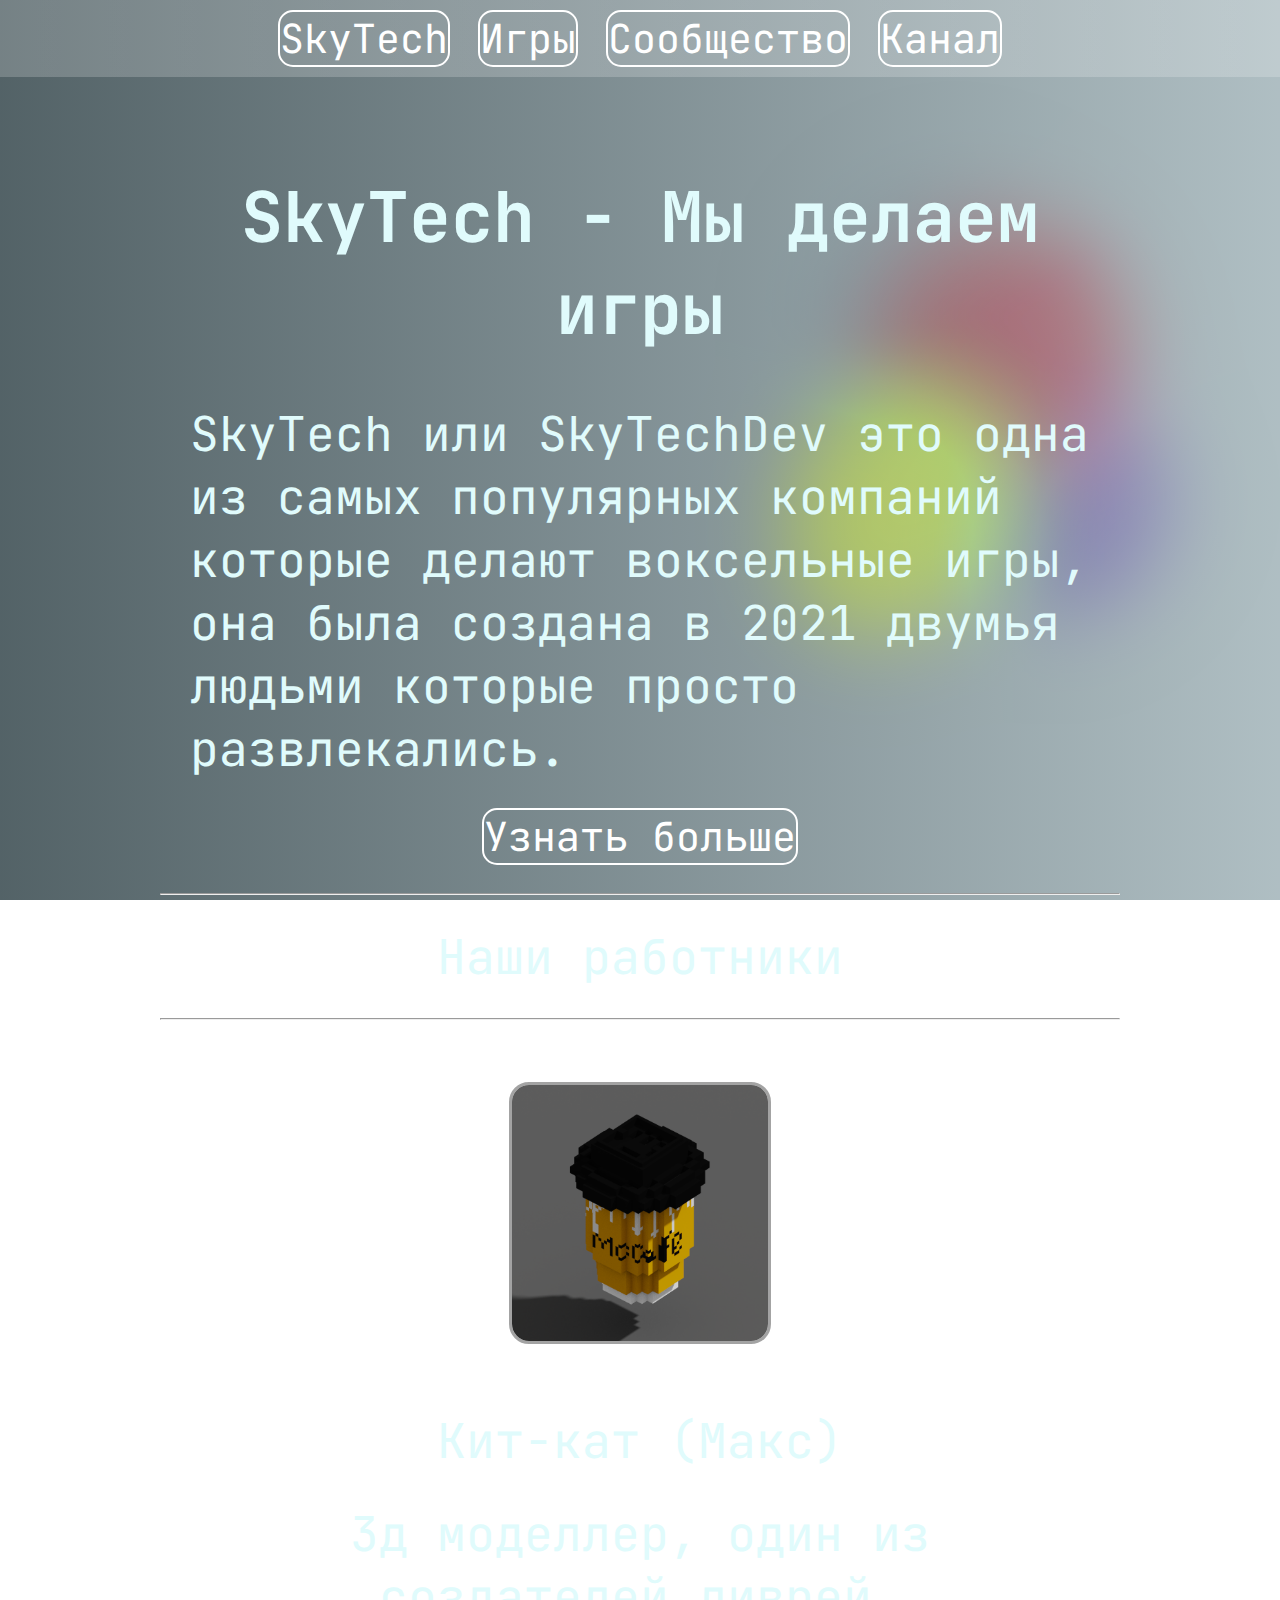
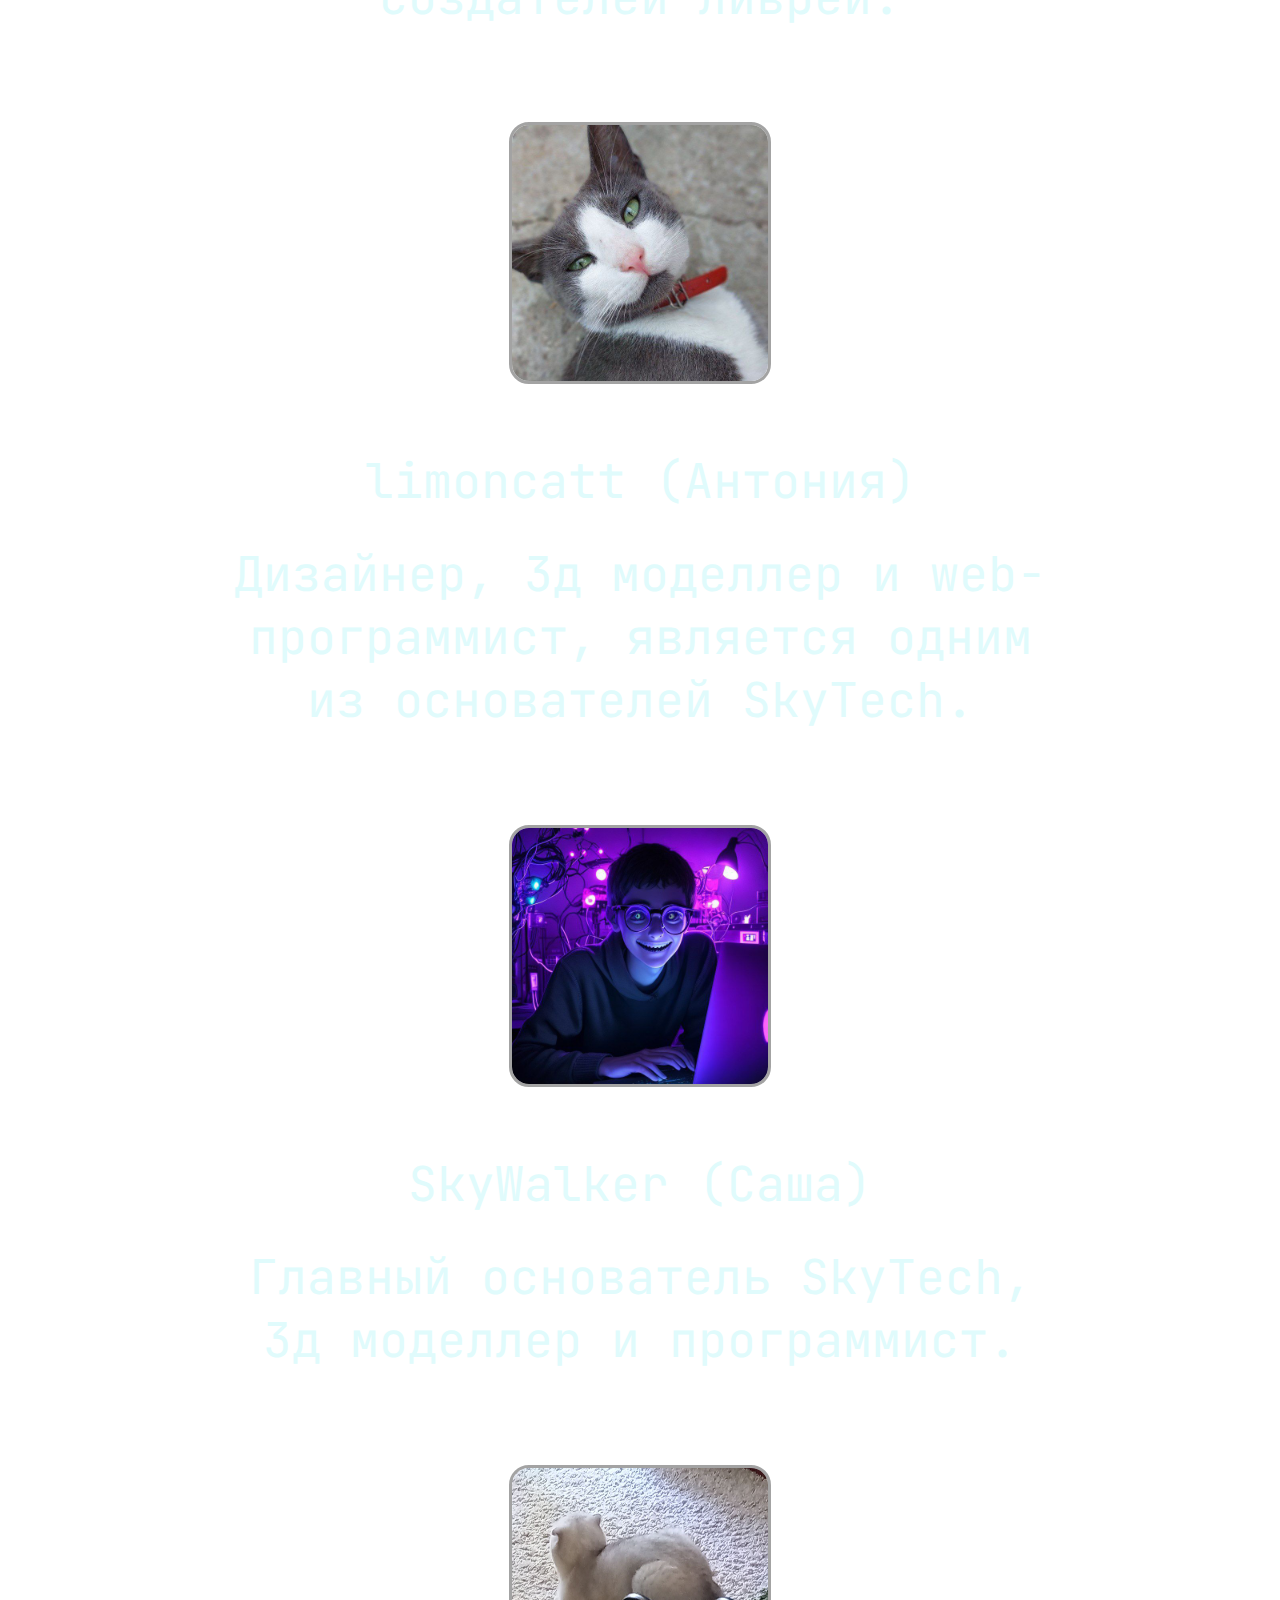
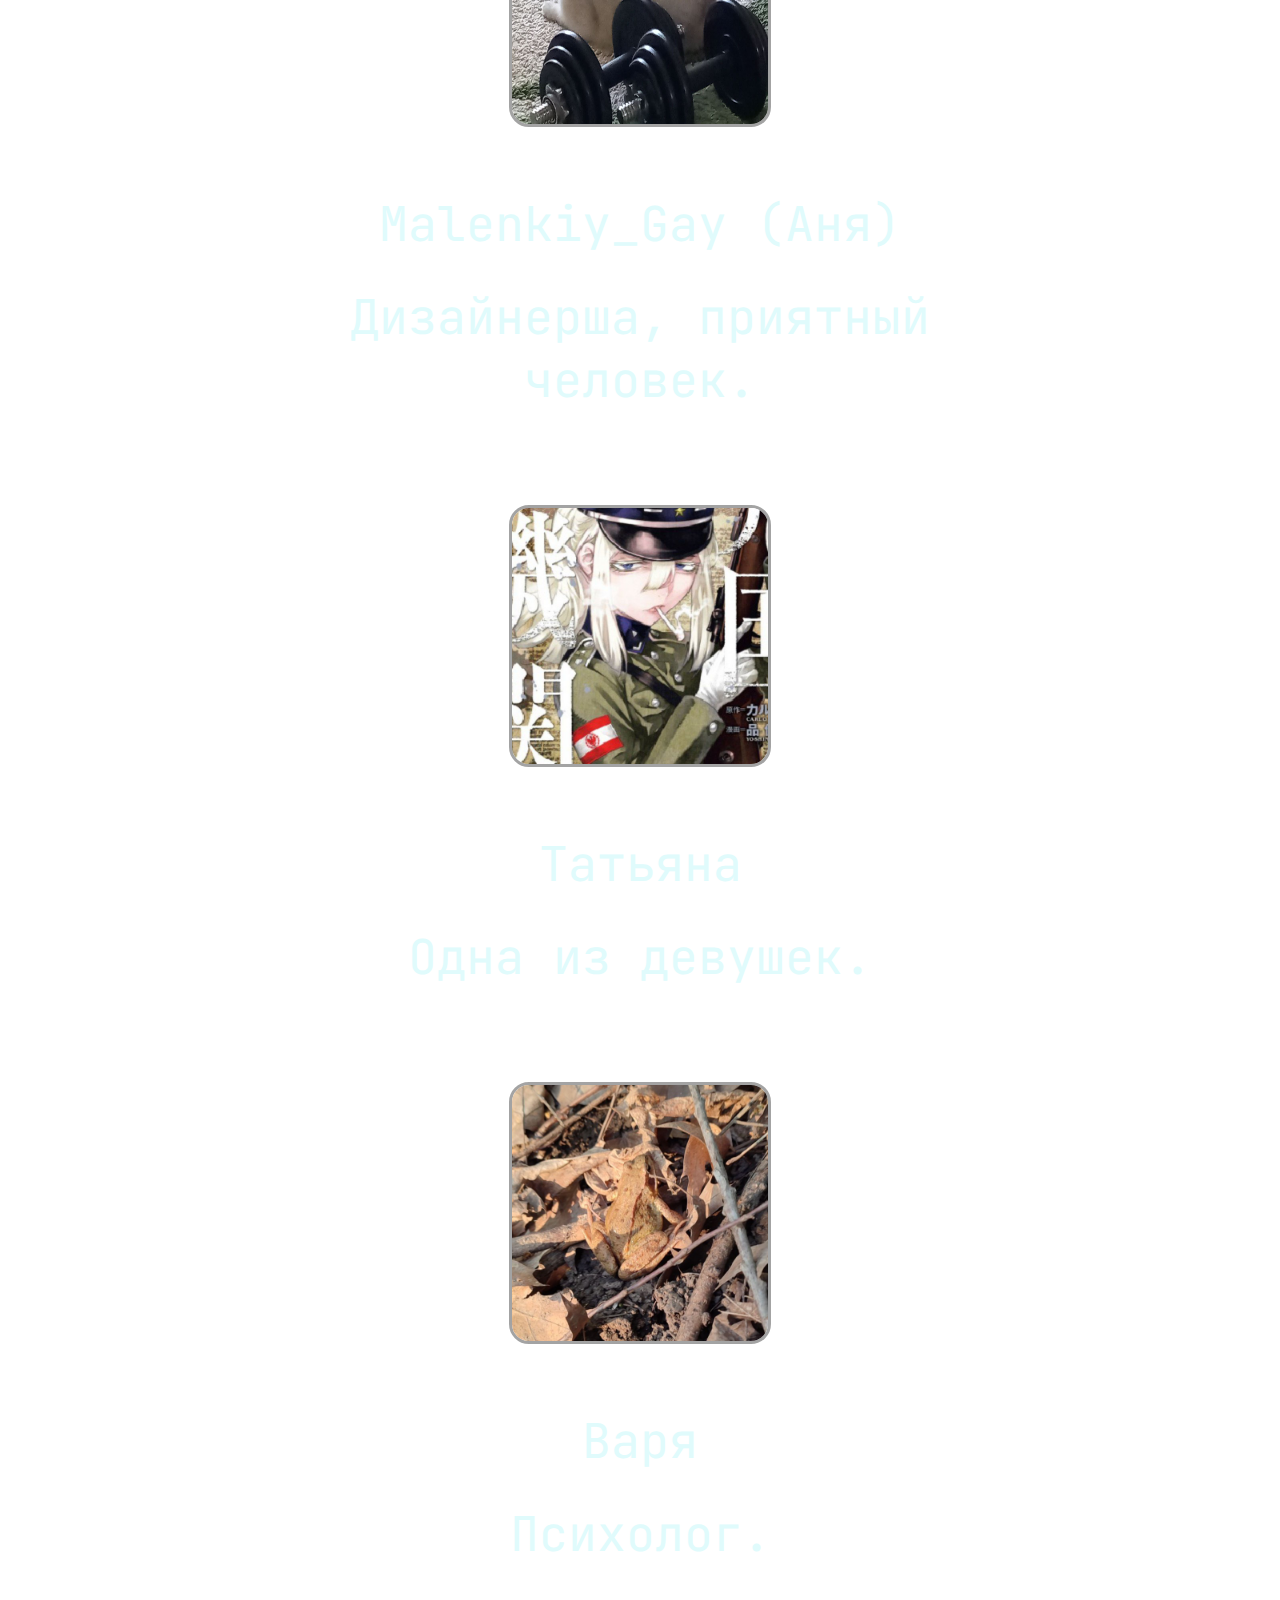
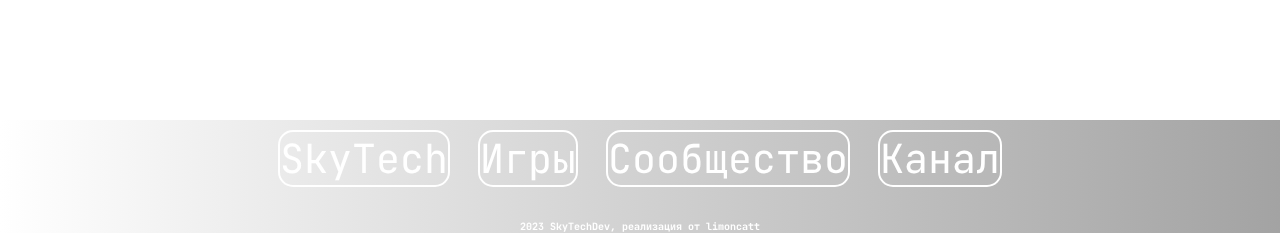
==== index.html @ c80a2d36 "DSSFSDFS" ====
<!DOCTYPE html>
<html>
<head>
    <meta charset="utf-8">
    <meta name="viewport" content="width=device-width, initial-scale=0.75">
	<link rel="stylesheet" href="style.css" />
	<style>
		@import url('https://fonts.googleapis.com/css2?family=JetBrains+Mono&display=swap');
	</style>
	<title>SkyTech</title>
</head>
<body>
	<div class="bg-gradient"></div>
		<header>
			<nav>
				<a href="https://limoncatt.github.io/skytechdev/">SkyTech</a>
				  
				<a href="https://play.google.com/store/apps/dev?id=8051039831058019111&gl=uk">Игры</a>
				  
				<a href="https://t.me/SkyTechDev_chat" >Сообщество</a>
				  
				<a href="https://t.me/SkyTechDev" >Канал</a>
			</nav>
		</header>
		<main>
			<div class="wrapper">
				<center>
					<div class="logo">
						<center>
							<img src="images/logo.png">
						</center>
					</div>
					<div class="mobile-text">
						<h1>SkyTech</h1>
					</div>
					<div class="pc-text">
						<h1>SkyTech - Мы делаем игры</h1>
					</div>
				</center>
				<p></p>
				<p>SkyTech или SkyTechDev это одна из самых популярных компаний которые делают воксельные игры, она была создана в 2021 двумья людьми которые просто развлекались.</p>
				<center>
					<a href="misc/documentation.html">Узнать больше</a>
					<p></p>
					<hr></hr>
					<p></p>
					<p>Наши работники</p>
					<p></p>
					<hr></hr>
					<div class="cardcontainer">
						<div class="card">
							<img src="images/coffee.png"></img>
							<p>Кит-кат (Макс)</p>
							<p class="bio">3д моделлер, один из создателей ливрей.</p>
						</div>
						<p></p>
						<div class="card">
							<img src="images/cat.png"></img>
							<p>limoncatt (Антония)</p>
							<p class="bio">Дизайнер, 3д моделлер и web-программист, является одним из основателей SkyTech.</p>
						</div>
						<p></p>
						<div class="card">
							<img src="images/sanya.png"></img>
							<p>SkyWalker (Саша)</p>
							<p class="bio">Главный основатель SkyTech, 3д моделлер и программист.</p>
						</div>
						<p></p>
						<div class="card">
							<img src="images/gay.png"></img>
							<p>Malenkiy_Gay (Аня)</p>
							<p class="bio">Дизайнерша, приятный человек.</p>
						</div>
						<p></p>
						<div class="card">
							<img src="images/aaaeb.png"></img>
							<p>Татьяна</p>
							<p class="bio">Одна из девушек.</p>
						</div>
						<p></p>
						<div class="card">
							<img src="images/varya.png"></img>
							<p>Варя</p>
							<p class="bio">Психолог.</p>
						</div>
						<p>  </p>
					</div>
				</center>
			</div>
		</main>
		<footer>
			<div class="footer-content">	
				<nav>
					<a href="https://limoncatt.github.io/skytechdev/">SkyTech</a>
					  
					<a href="https://play.google.com/store/apps/dev?id=8051039831058019111&gl=uk">Игры</a>
					  
					<a href="https://t.me/SkyTechDev_chat" >Сообщество</a>
					  
					<a href="https://t.me/SkyTechDev" >Канал</a>
				</nav>	
			</div>
			<div class="footer-bottom">
			<h6>2023 SkyTechDev, реализация от limoncatt</h6>
			</div>
		</footer>
</body>
</html>
---- style.css ----
:root{
	--primary: rgba(255, 255, 255, 0.36);
	--secondary: rgba(0, 0, 0, 0.36);
	--button: rgba(255, 255, 255, 0.2);
	--white50: rgba(255, 255, 255, 0.5);
	--gray50: rgba(128, 128, 128, 0.2);
}

.logo{
	width: 0px;
	height: 0px;
	visibility: hidden;
}

.mobile-text{
	visibility: hidden;
	width: 0px;
	height: 0px;
}

nav{
	place-content: center;
	display: flex;
	flex-wrap: wrap;
	margin: auto;
}

body{
	display: flex;
	flex-wrap: wrap;
	min-height: 100vh;
	height: 100vh;
	width: 100vw;
	margin: 0;
	display: list-item;
	color: #ffffff;
	background: linear-gradient(-90deg, var(--primary), var(--secondary)), 
				url(images/bg.png) no-repeat center center / cover;
	background-attachment: fixed;
}

.wrapper{
	margin: 0 auto;
	width: 75vw;
}

hr{
	color: white;
}

footer{
	position: sticky;
	background: linear-gradient(90deg, var(--primary), var(--secondary));
	height: auto;
	text-align: center;
	top: 100%;
}

header{
	flex-wrap: wrap;
	background: linear-gradient(90deg, var(--button), var(--button));
}

p{
	font-family: 'JetBrains Mono', monospace;
	font-size: 36px;
	color: #E0FBFC;
	user-select: none;
	margin: 30px 30px;
}

p, .bio{
		font-size: 48px;
		color: #E0FBFC;
		user-select: none;
}

a{
	margin: 10px 10px;
	border-radius: 15px;
	border-style: solid;
	border-color: white;
	border-width: 2px;
	font-family: 'JetBrains Mono', monospace;
	font-size: 40px;
	text-decoration: none;
	transition: 0.3s;
	color: white;
	user-select: none;
}

a:hover {
	color: var(--white50);
	border-color: var(--white50);
}

h6{
	font-family: 'JetBrains Mono', monospace;
	font-size: 10px;
	user-select: none;
}

h5{
	font-family: 'JetBrains Mono', monospace;
	font-size: 50px;
	user-select: none;
}


h4{
	font-family: 'JetBrains Mono', monospace;
	font-size: 60px;
	color: #E0FBFC;
	user-select: none;
}

h3{
	font-family: 'JetBrains Mono', monospace;
	font-size: 70px;
	color: #E0FBFC;
	user-select: none;
}

h2{
	font-family: 'JetBrains Mono', monospace;
	font-size: 60px;
	user-select: none;
}


h1{
	font-family: 'JetBrains Mono', monospace;
	font-size: 70px;
	color: #E0FBFC;
	user-select: none;
}

img{
	font-family: 'JetBrains Mono', monospace;
	width: 256px;
	height: 256px;
	border-radius: 20px;
	border-style: solid;
	border-color: var(--secondary);
	margin: 30px 30px;
}

.card{
	font-family: 'JetBrains Mono', monospace;
	background-color: var(--button);
	border-radius: 50px;
	border-style: solid;
	border-color: white;
	transition: 0.3;
	margin: 30px 30px;
	border-width: 2px;
}

.card:hover{
}

::-webkit-scrollbar {
    display: none;
}

.cardcontainer{
}

@media screen and (max-width: 992px) {
	@font-face{
		font-family: 'JetBrains Mono', monospace;
	}

	.logo{
		width: auto;
		height: auto;
		visibility: visible;
	}

	.mobile-text{
		width: auto;
		height: auto;
		visibility: visible;
	}

	.pc-text{
		width: 0px;
		height: 0px;
		visibility: hidden;
	}

	:root{
		--primary: rgba(255, 255, 255, 0.36);
		--secondary: rgba(0, 0, 0, 0.36);
	}

	body{
		display: flex;
		flex-wrap: wrap;
		min-height: 100vh;
		height: 100vh;
		width: 100vw;
		margin: 0;
		display: list-item;
		color: #ffffff;
		background:  url(images/bg1.png) repeat center center / cover;
		background-attachment: fixed;
	}

	.wrapper{
		margin: 0 0;
		width: 100vw;
		background-color: rgba(0, 0, 0, 0);
	}

	footer{
		position: sticky;
		background: linear-gradient(90deg, var(--primary), var(--secondary));
		height: auto;
		text-align: center;
		top: 100%;
	}

	header{
		flex-wrap: wrap;
		visibility: hidden;
	}

	p{
		font-family: 'JetBrains Mono', monospace;
		font-size: 36px;
		color: #E0FBFC;
		user-select: none;
	}

	p, .bio{
		font-family: 'JetBrains Mono', monospace;
		font-size: 48px;
		color: #E0FBFC;
		user-select: none;
	}

	a{
		border-radius: 15px;
		border-style: solid;
		border-color: white;
		border-width: 2px;
		font-family: 'JetBrains Mono', monospace;
		font-size: 40px;
		text-decoration: none;
		transition: 0.3s;
		color: white;
		user-select: none;
	}
	
	a:hover {
		color: var(--white50);
		border-color: var(--white50);
	}

	h6{
		font-family: 'JetBrains Mono', monospace;
		font-size: 10px;
		user-select: none;
	}

	h5{
		font-family: 'JetBrains Mono', monospace;
		font-size: 50px;
		user-select: none;
	}


	h4{
		font-family: 'JetBrains Mono', monospace;
		font-size: 60px;
		color: #E0FBFC;
		user-select: none;
	}

	h3{
		font-family: 'JetBrains Mono', monospace;
		font-size: 70px;
		color: #E0FBFC;
		user-select: none;
	}

	h2{
		font-family: 'JetBrains Mono', monospace;
		font-size: 60px;
		user-select: none;
	}


	h1{
		font-family: 'JetBrains Mono', monospace;
		font-size: 70px;
		color: #E0FBFC;
		user-select: none;
	}

	img{
		width: 256px;
		height: 256px;
		border-radius: 20px;
		border-style: solid;
		border-color: var(--secondary);
		margin: 30px 30px;
	}

	.card{
		background-color: var(--gray50);
		border-radius: 50px;
		border-style: solid;
		border-color: white;
		border-width: 2px;
		margin: 10px 10px;
		transition: 0.3;
	}

	.card:hover{
	}

	.cardcontainer{
		display: flex;
  		flex-direction: row;
 		flex-wrap: wrap;
	}

}
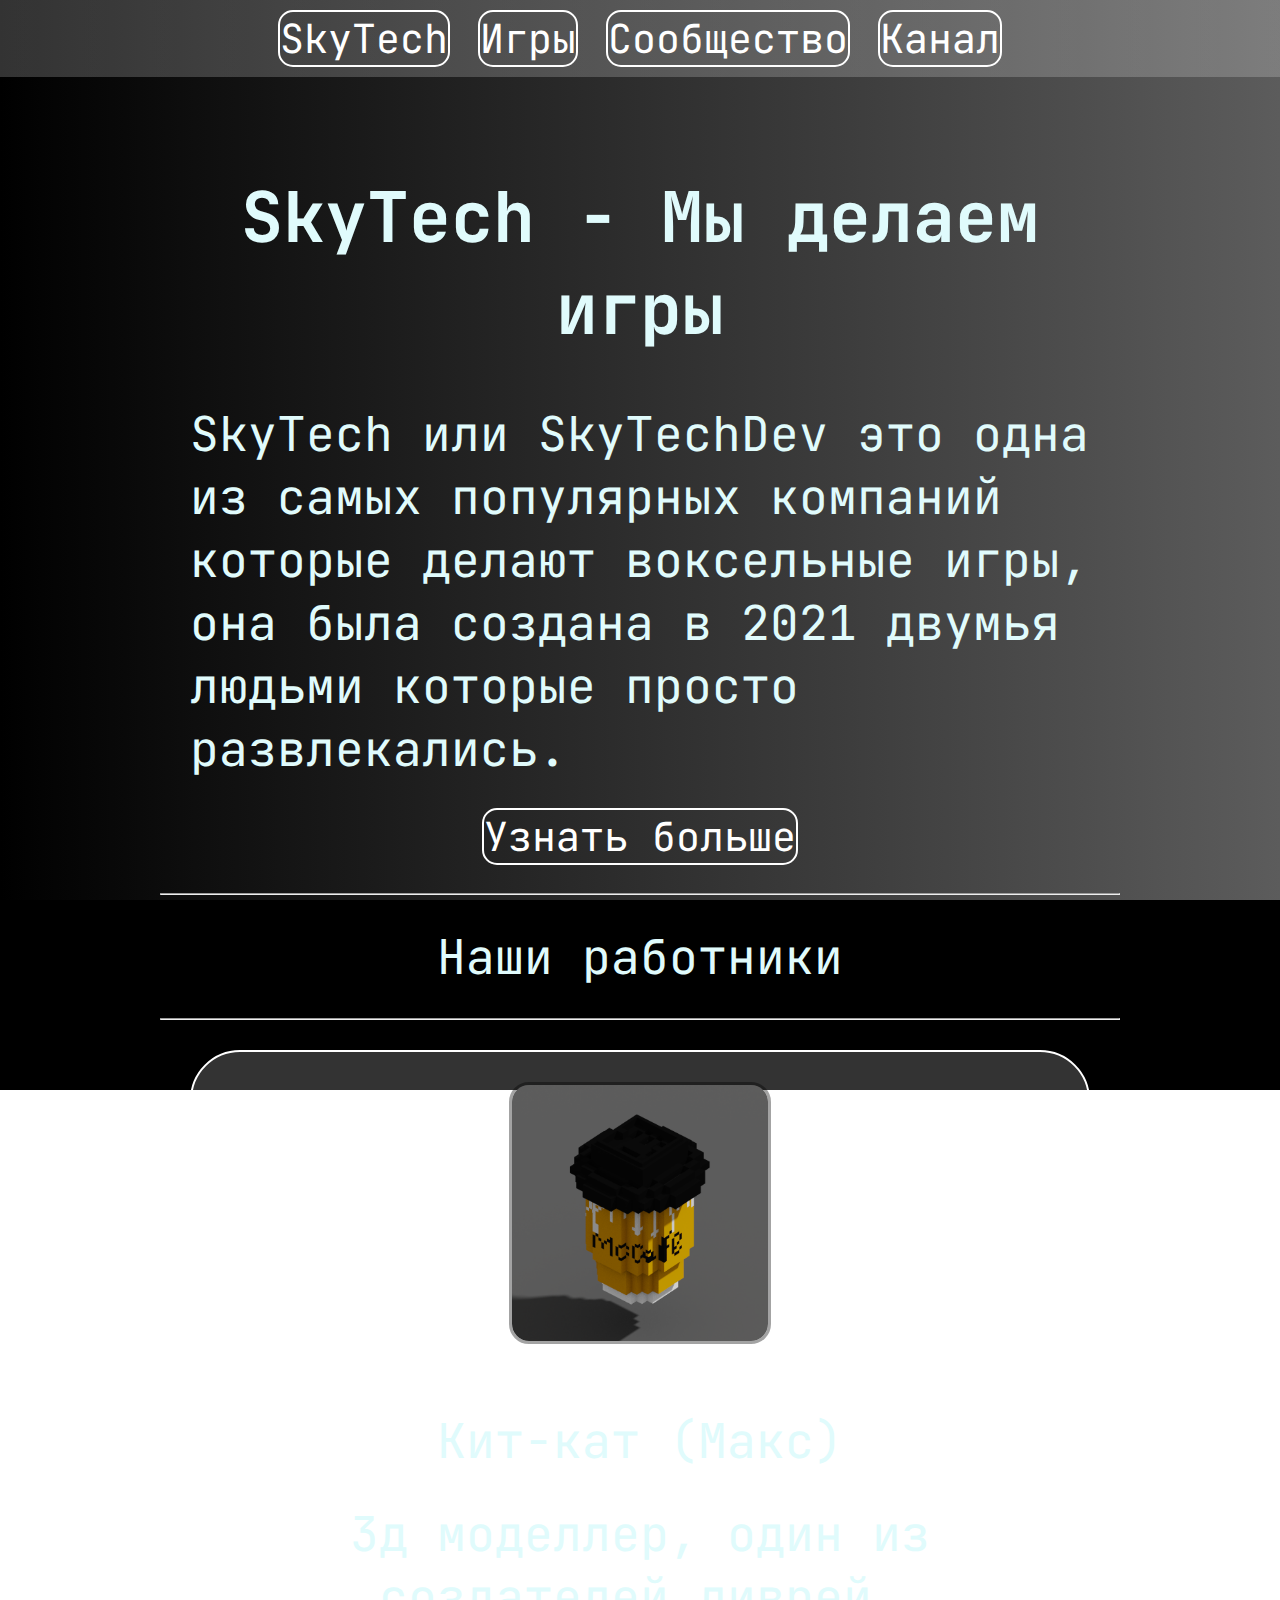
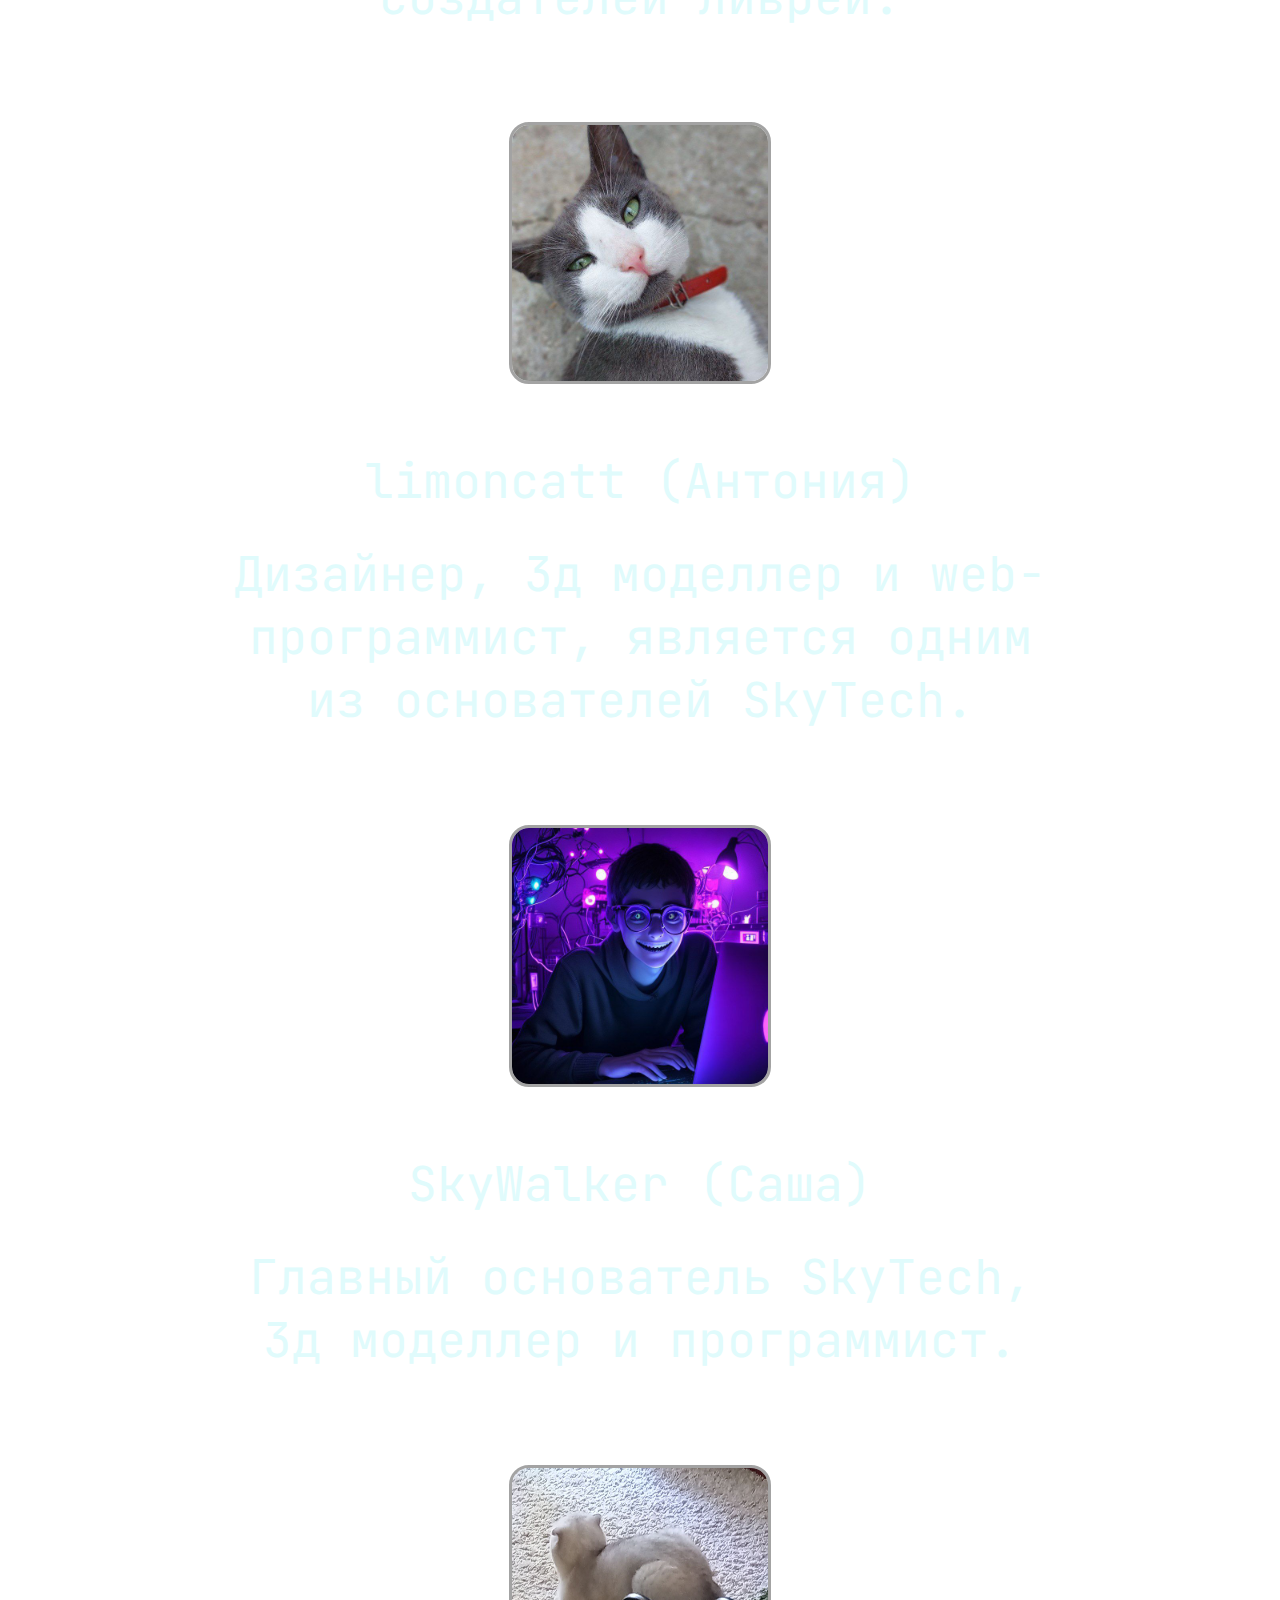
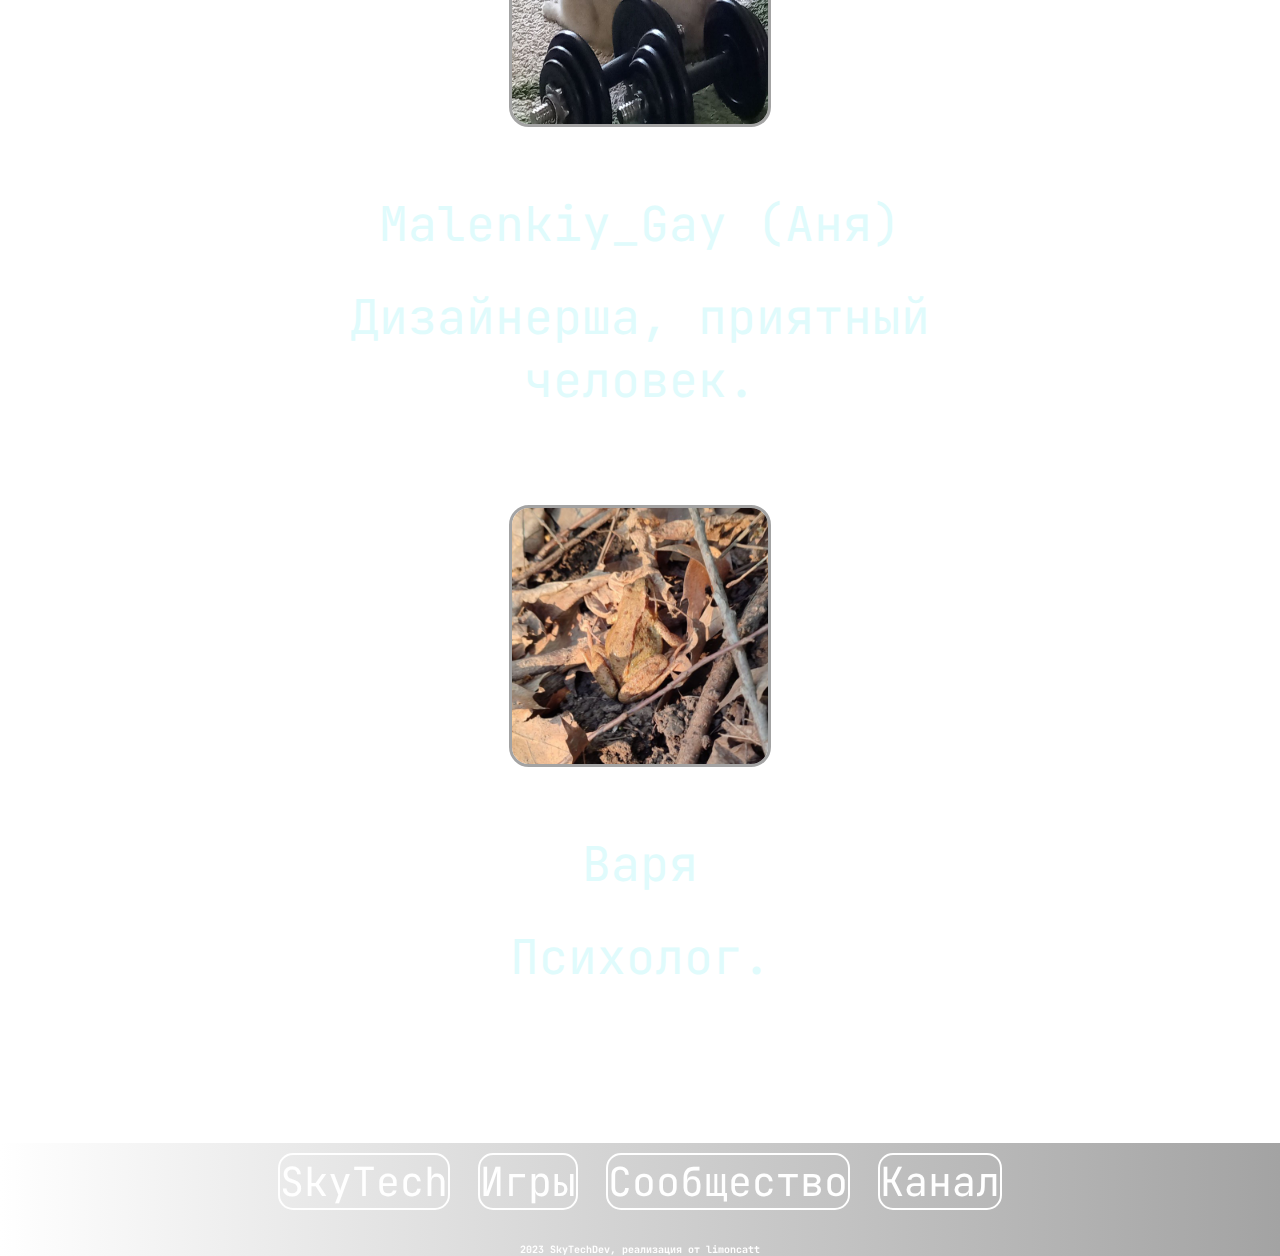
==== commit 8dd47f40: "Update index.html" ====
--- a/index.html
+++ b/index.html
@@ -73,12 +73,6 @@
 						</div>
 						<p></p>
 						<div class="card">
-							<img src="images/aaaeb.png"></img>
-							<p>Татьяна</p>
-							<p class="bio">Одна из девушек.</p>
-						</div>
-						<p></p>
-						<div class="card">
 							<img src="images/varya.png"></img>
 							<p>Варя</p>
 							<p class="bio">Психолог.</p>
--- a/style.css
+++ b/style.css
@@ -35,7 +35,7 @@
 	display: list-item;
 	color: #ffffff;
 	background: linear-gradient(-90deg, var(--primary), var(--secondary)), 
-				url(images/bg.png) no-repeat center center / cover;
+				url(images/bg1.png) no-repeat center center / cover;
 	background-attachment: fixed;
 }
 
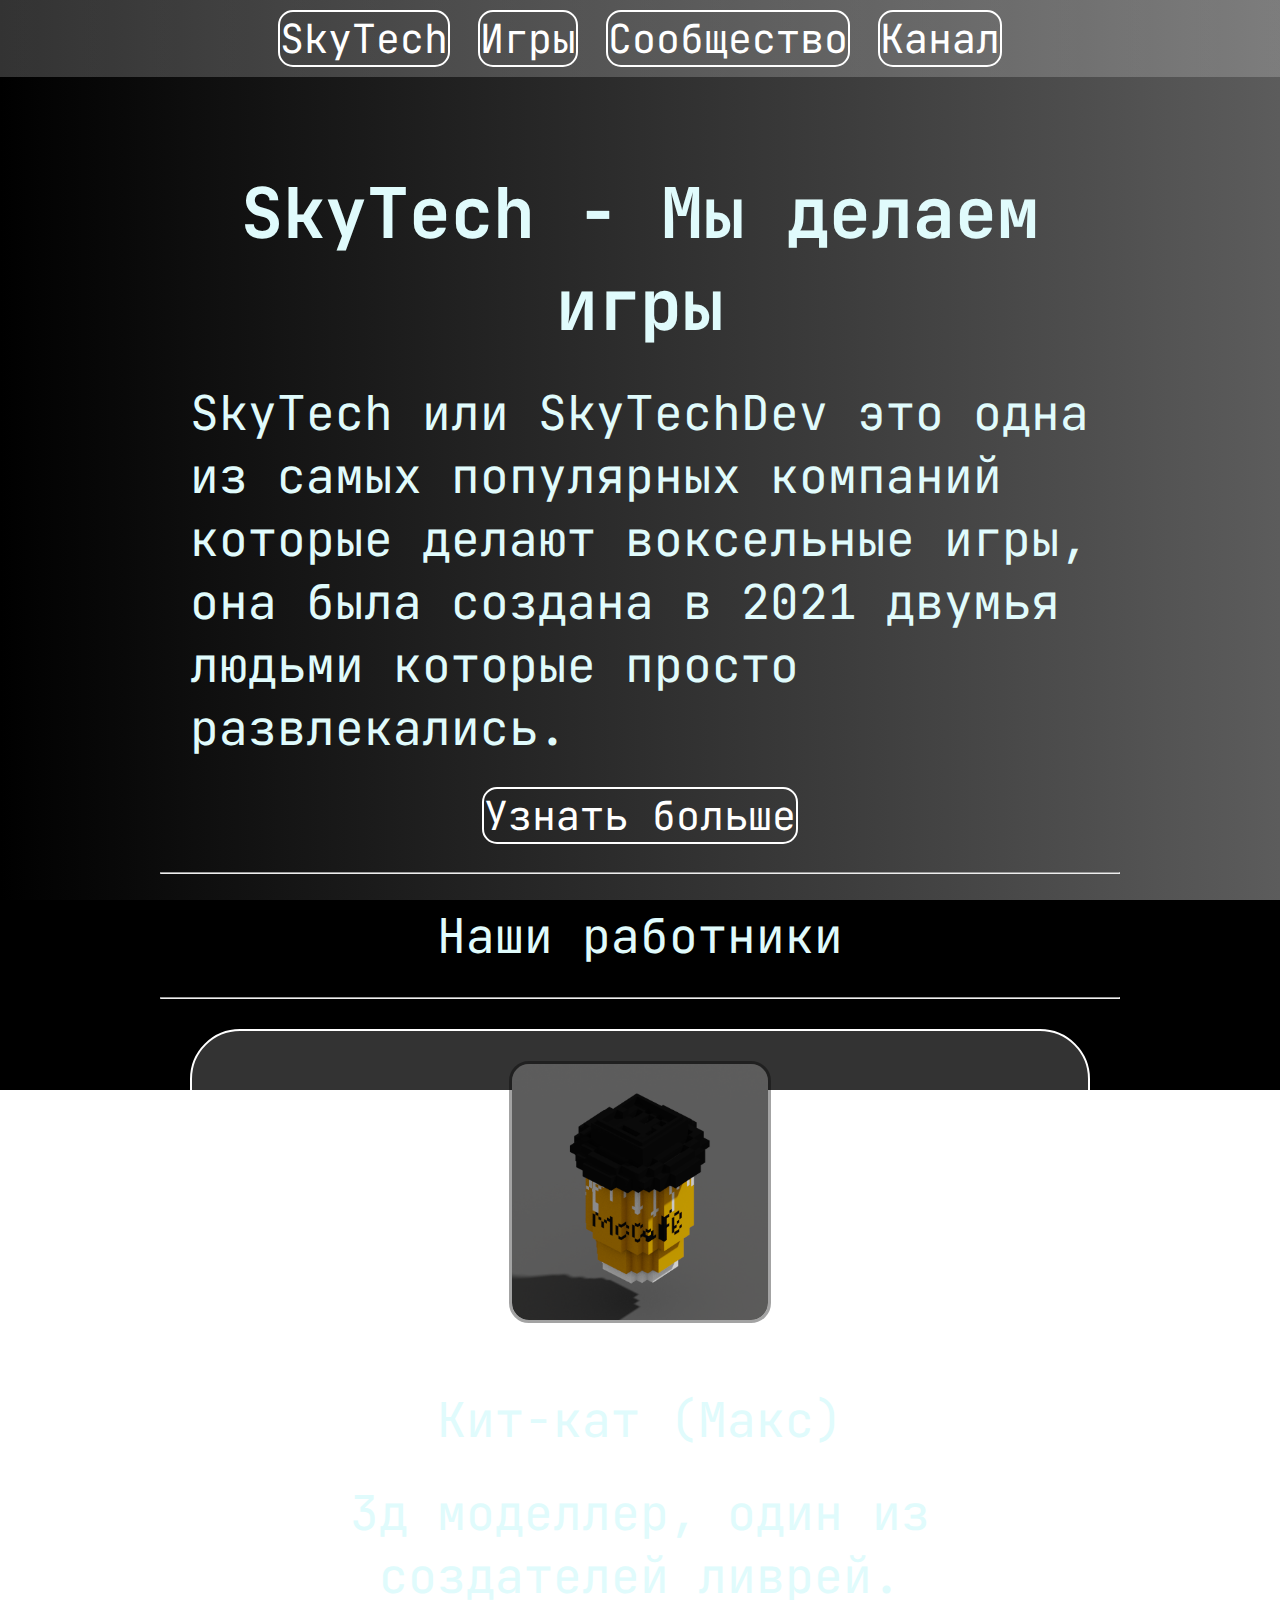
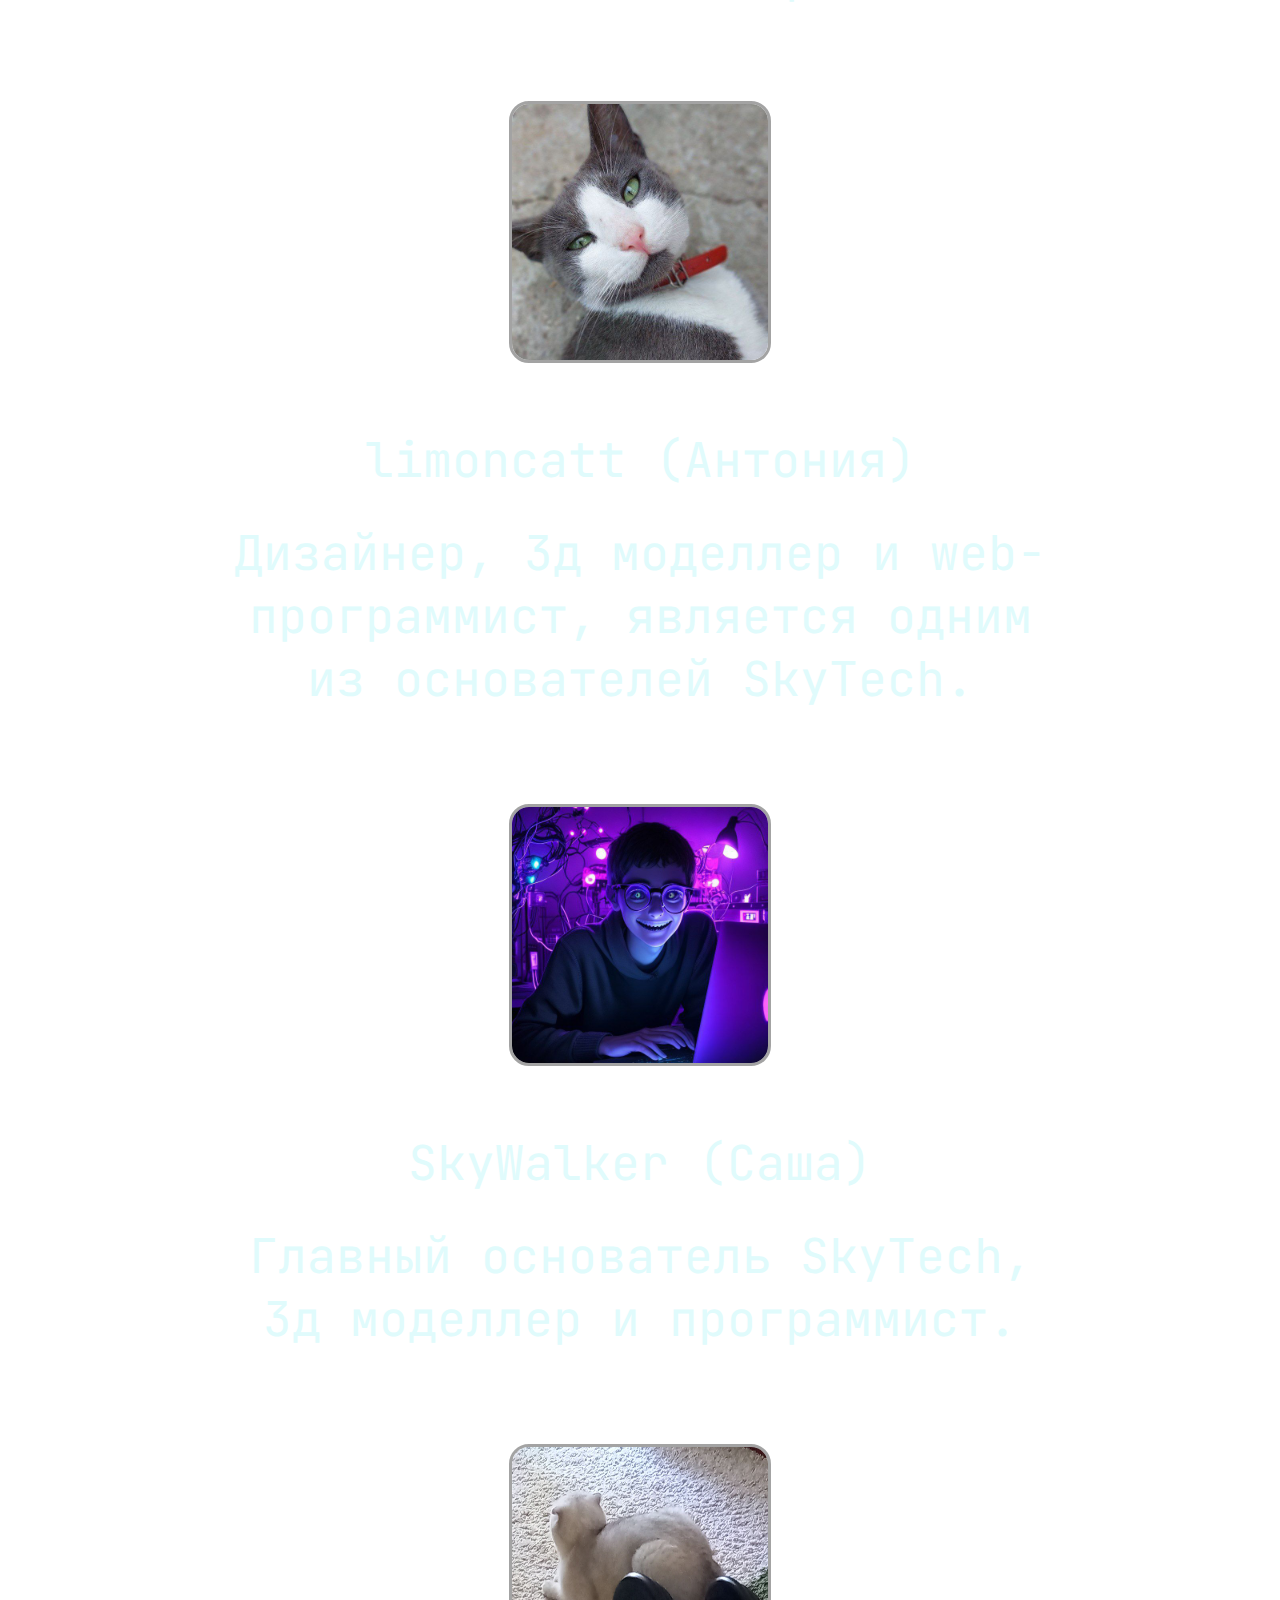
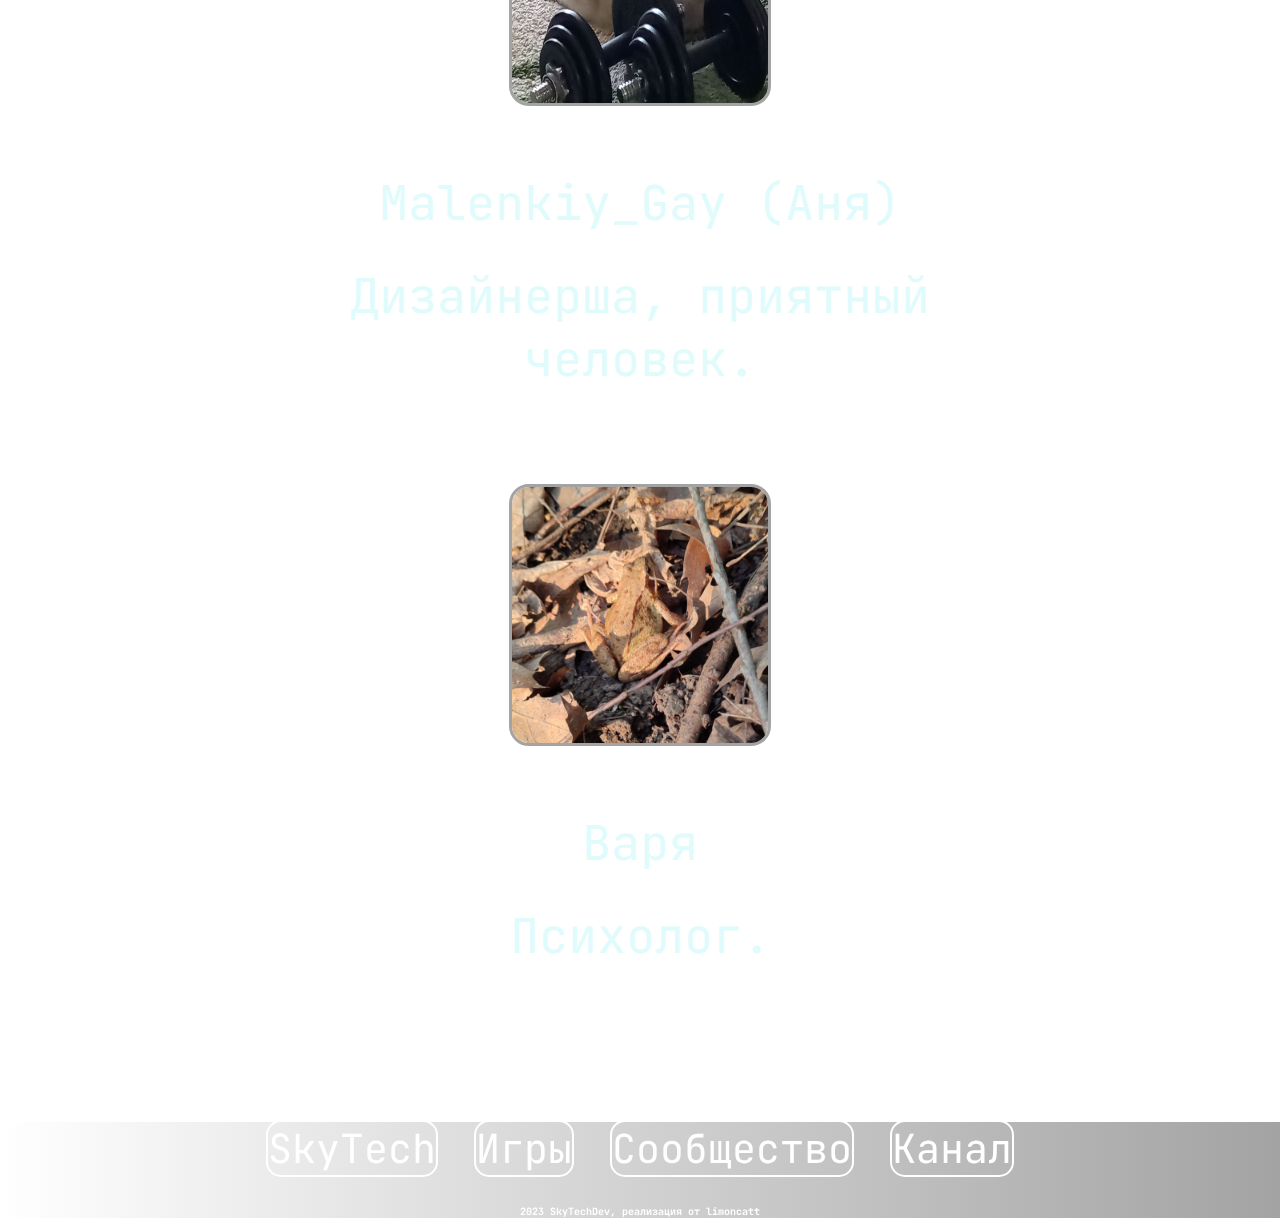
==== commit 41bdaae2: "Fix" ====
--- a/index.html
+++ b/index.html
@@ -83,8 +83,7 @@
 			</div>
 		</main>
 		<footer>
-			<div class="footer-content">	
-				<nav>
+			<div class="footer-content">
 					<a href="https://limoncatt.github.io/skytechdev/">SkyTech</a>
 					  
 					<a href="https://play.google.com/store/apps/dev?id=8051039831058019111&gl=uk">Игры</a>
--- a/style.css
+++ b/style.css
@@ -10,19 +10,20 @@
 	width: 0px;
 	height: 0px;
 	visibility: hidden;
+	margin: 30px 30px;
 }
 
 .mobile-text{
 	visibility: hidden;
 	width: 0px;
 	height: 0px;
+	margin: 30px 30px;
 }
 
 nav{
 	place-content: center;
 	display: flex;
 	flex-wrap: wrap;
-	margin: auto;
 }
 
 body{
@@ -73,10 +74,10 @@
 		font-size: 48px;
 		color: #E0FBFC;
 		user-select: none;
+		margin: 30px 30px;
 }
 
 a{
-	margin: 10px 10px;
 	border-radius: 15px;
 	border-style: solid;
 	border-color: white;
@@ -87,6 +88,7 @@
 	transition: 0.3s;
 	color: white;
 	user-select: none;
+	margin: 10px 10px;
 }
 
 a:hover {
@@ -98,12 +100,14 @@
 	font-family: 'JetBrains Mono', monospace;
 	font-size: 10px;
 	user-select: none;
+	margin: 30px 30px;
 }
 
 h5{
 	font-family: 'JetBrains Mono', monospace;
 	font-size: 50px;
 	user-select: none;
+	margin: 30px 30px;
 }
 
 
@@ -112,6 +116,7 @@
 	font-size: 60px;
 	color: #E0FBFC;
 	user-select: none;
+	margin: 30px 30px;
 }
 
 h3{
@@ -119,12 +124,14 @@
 	font-size: 70px;
 	color: #E0FBFC;
 	user-select: none;
+	margin: 30px 30px;
 }
 
 h2{
 	font-family: 'JetBrains Mono', monospace;
 	font-size: 60px;
 	user-select: none;
+	margin: 30px 30px;
 }
 
 
@@ -133,6 +140,7 @@
 	font-size: 70px;
 	color: #E0FBFC;
 	user-select: none;
+	margin: 30px 30px;
 }
 
 img{
@@ -314,7 +322,7 @@
 		border-style: solid;
 		border-color: white;
 		border-width: 2px;
-		margin: 10px 10px;
+		margin: 30px 30px;
 		transition: 0.3;
 	}
 
@@ -322,9 +330,6 @@
 	}
 
 	.cardcontainer{
-		display: flex;
-  		flex-direction: row;
- 		flex-wrap: wrap;
 	}
 
 }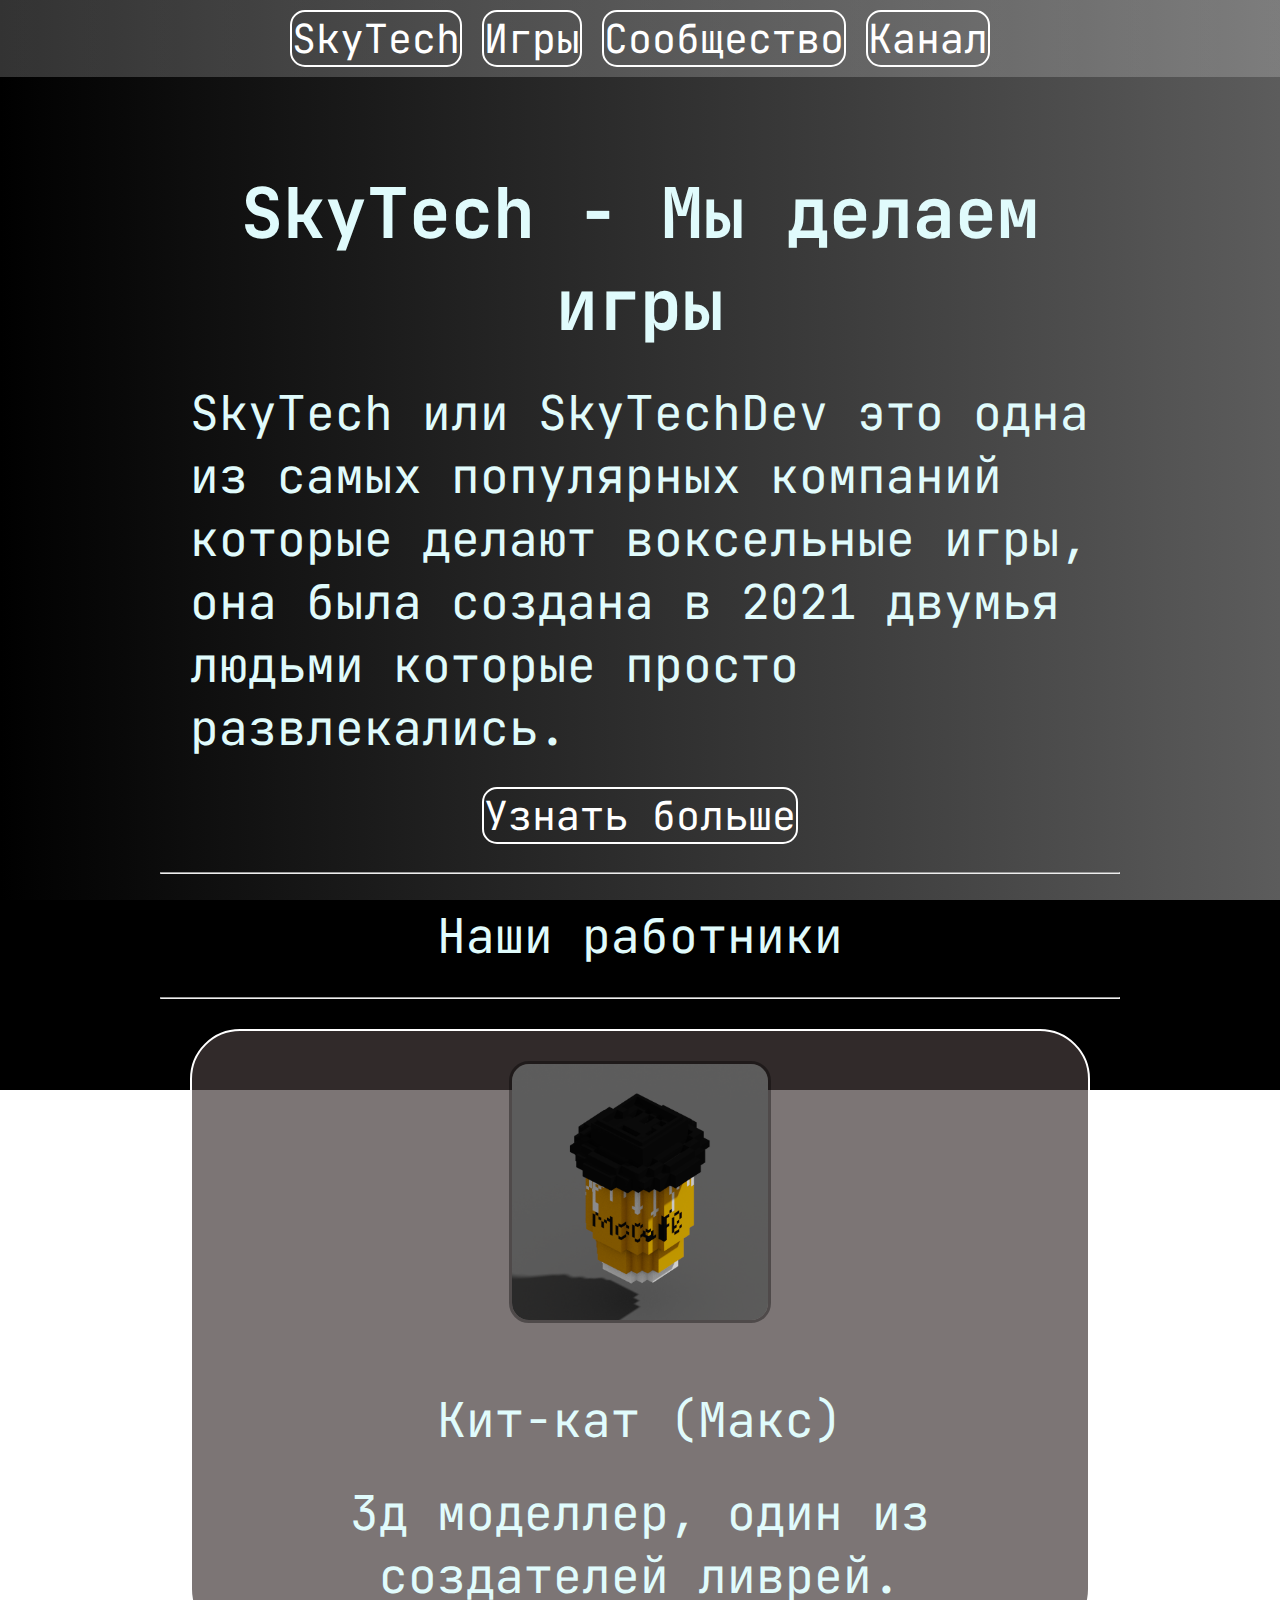
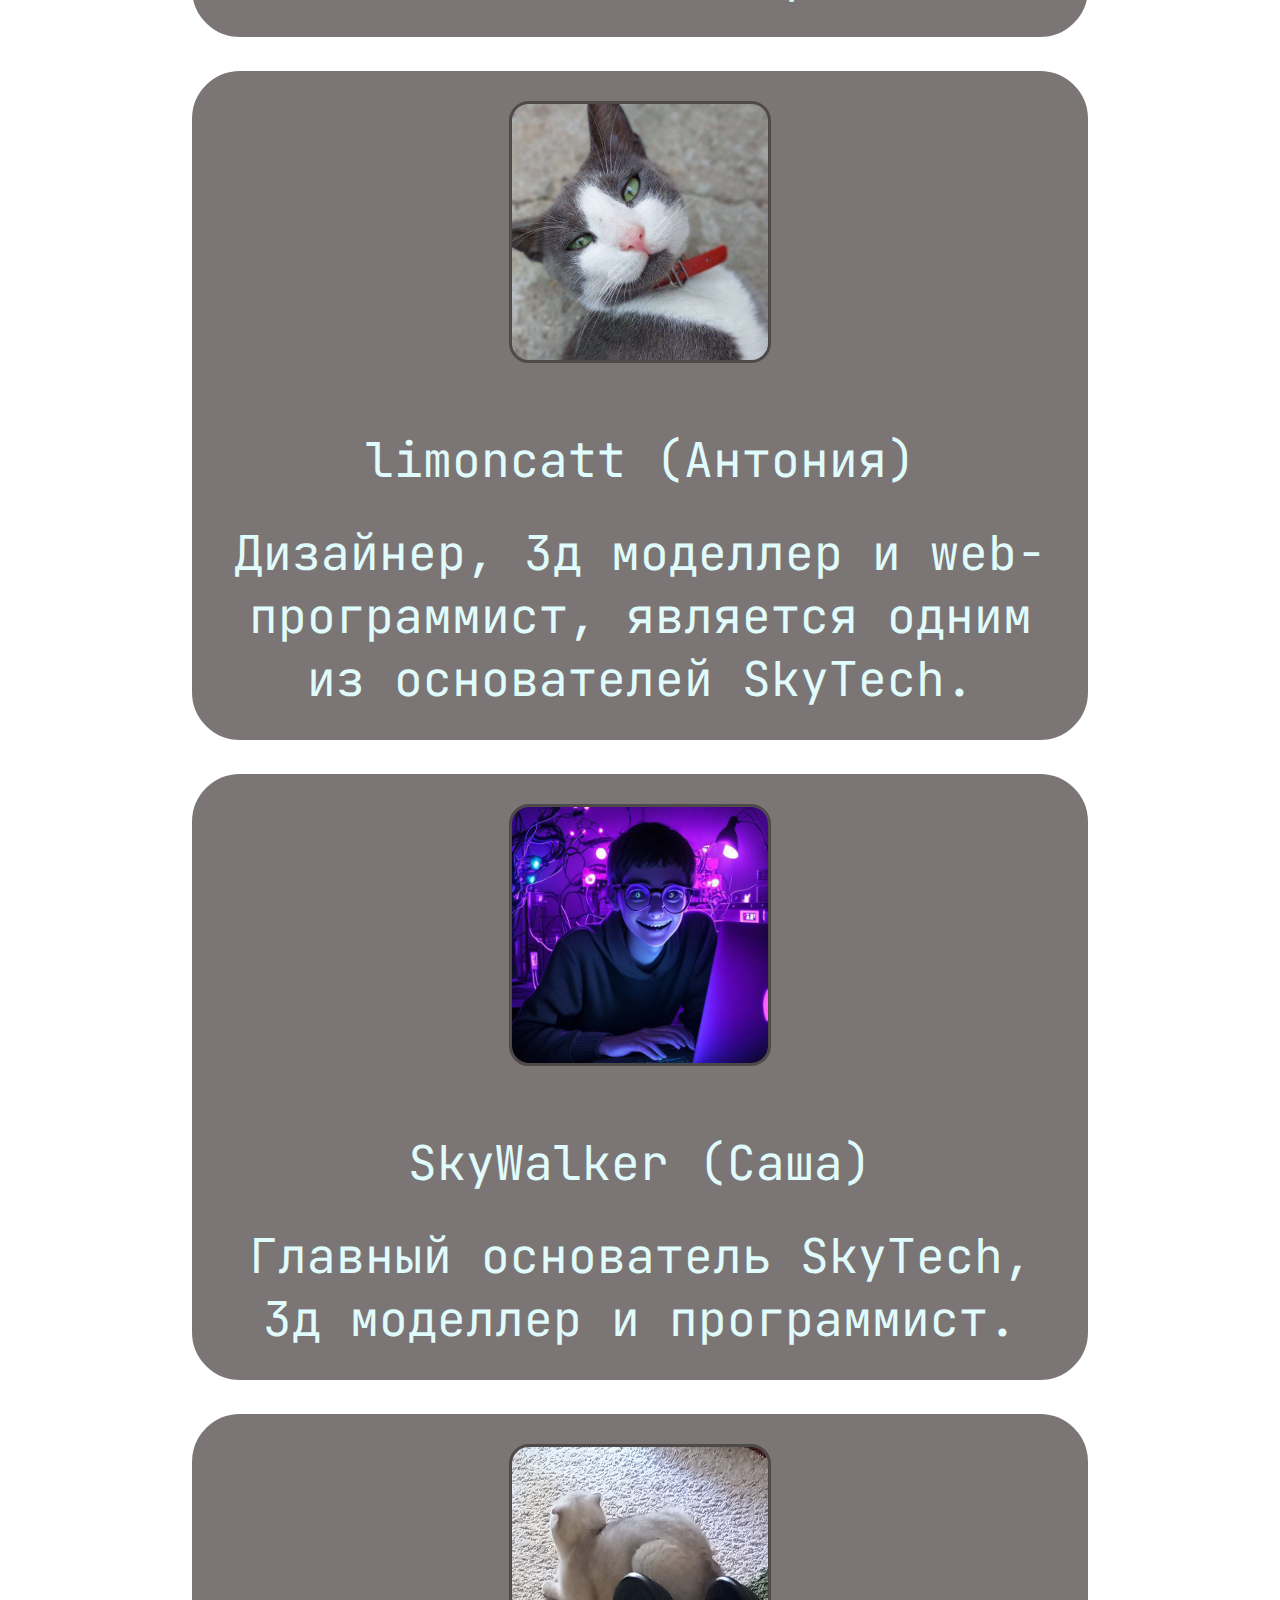
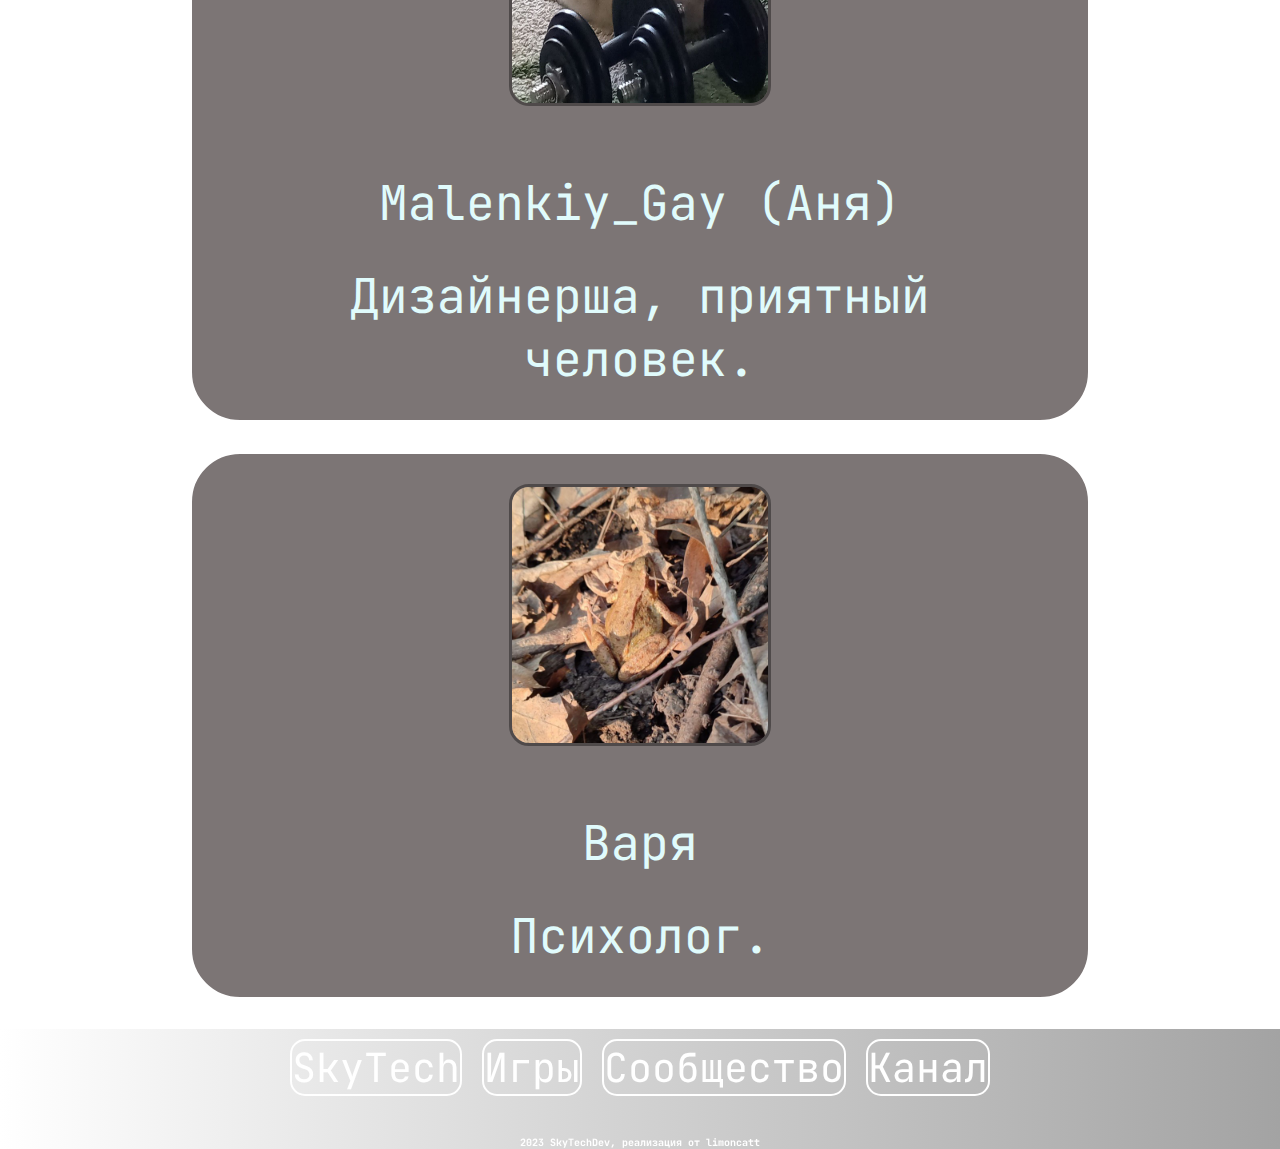
==== commit ccc533b4: "UHAUWWWDWED" ====
--- a/index.html
+++ b/index.html
@@ -14,11 +14,8 @@
 		<header>
 			<nav>
 				<a href="https://limoncatt.github.io/skytechdev/">SkyTech</a>
-				  
 				<a href="https://play.google.com/store/apps/dev?id=8051039831058019111&gl=uk">Игры</a>
-				  
 				<a href="https://t.me/SkyTechDev_chat" >Сообщество</a>
-				  
 				<a href="https://t.me/SkyTechDev" >Канал</a>
 			</nav>
 		</header>
@@ -77,21 +74,19 @@
 							<p>Варя</p>
 							<p class="bio">Психолог.</p>
 						</div>
-						<p>  </p>
+						<p></p>
 					</div>
 				</center>
 			</div>
 		</main>
 		<footer>
 			<div class="footer-content">
+				<nav>
 					<a href="https://limoncatt.github.io/skytechdev/">SkyTech</a>
-					  
 					<a href="https://play.google.com/store/apps/dev?id=8051039831058019111&gl=uk">Игры</a>
-					  
 					<a href="https://t.me/SkyTechDev_chat" >Сообщество</a>
-					  
 					<a href="https://t.me/SkyTechDev" >Канал</a>
-				</nav>	
+				</nav>
 			</div>
 			<div class="footer-bottom">
 			<h6>2023 SkyTechDev, реализация от limoncatt</h6>
--- a/style.css
+++ b/style.css
@@ -4,6 +4,8 @@
 	--button: rgba(255, 255, 255, 0.2);
 	--white50: rgba(255, 255, 255, 0.5);
 	--gray50: rgba(128, 128, 128, 0.2);
+	--cardbg: rgba(70, 60, 60, 0.705);
+	--cardbg2: rgba(27, 23, 23, 0.705);
 }
 
 .logo{
@@ -155,30 +157,24 @@
 
 .card{
 	font-family: 'JetBrains Mono', monospace;
-	background-color: var(--button);
+	background-color: #463c3cb4;
 	border-radius: 50px;
 	border-style: solid;
 	border-color: white;
-	transition: 0.3;
+	transition: 0.5s;
 	margin: 30px 30px;
 	border-width: 2px;
 }
 
 .card:hover{
+	background-color: #1b1717b4;
 }
 
 ::-webkit-scrollbar {
     display: none;
 }
 
-.cardcontainer{
-}
-
 @media screen and (max-width: 992px) {
-	@font-face{
-		font-family: 'JetBrains Mono', monospace;
-	}
-
 	.logo{
 		width: auto;
 		height: auto;
@@ -272,41 +268,6 @@
 		user-select: none;
 	}
 
-	h5{
-		font-family: 'JetBrains Mono', monospace;
-		font-size: 50px;
-		user-select: none;
-	}
-
-
-	h4{
-		font-family: 'JetBrains Mono', monospace;
-		font-size: 60px;
-		color: #E0FBFC;
-		user-select: none;
-	}
-
-	h3{
-		font-family: 'JetBrains Mono', monospace;
-		font-size: 70px;
-		color: #E0FBFC;
-		user-select: none;
-	}
-
-	h2{
-		font-family: 'JetBrains Mono', monospace;
-		font-size: 60px;
-		user-select: none;
-	}
-
-
-	h1{
-		font-family: 'JetBrains Mono', monospace;
-		font-size: 70px;
-		color: #E0FBFC;
-		user-select: none;
-	}
-
 	img{
 		width: 256px;
 		height: 256px;
@@ -315,21 +276,4 @@
 		border-color: var(--secondary);
 		margin: 30px 30px;
 	}
-
-	.card{
-		background-color: var(--gray50);
-		border-radius: 50px;
-		border-style: solid;
-		border-color: white;
-		border-width: 2px;
-		margin: 30px 30px;
-		transition: 0.3;
-	}
-
-	.card:hover{
-	}
-
-	.cardcontainer{
-	}
-
 }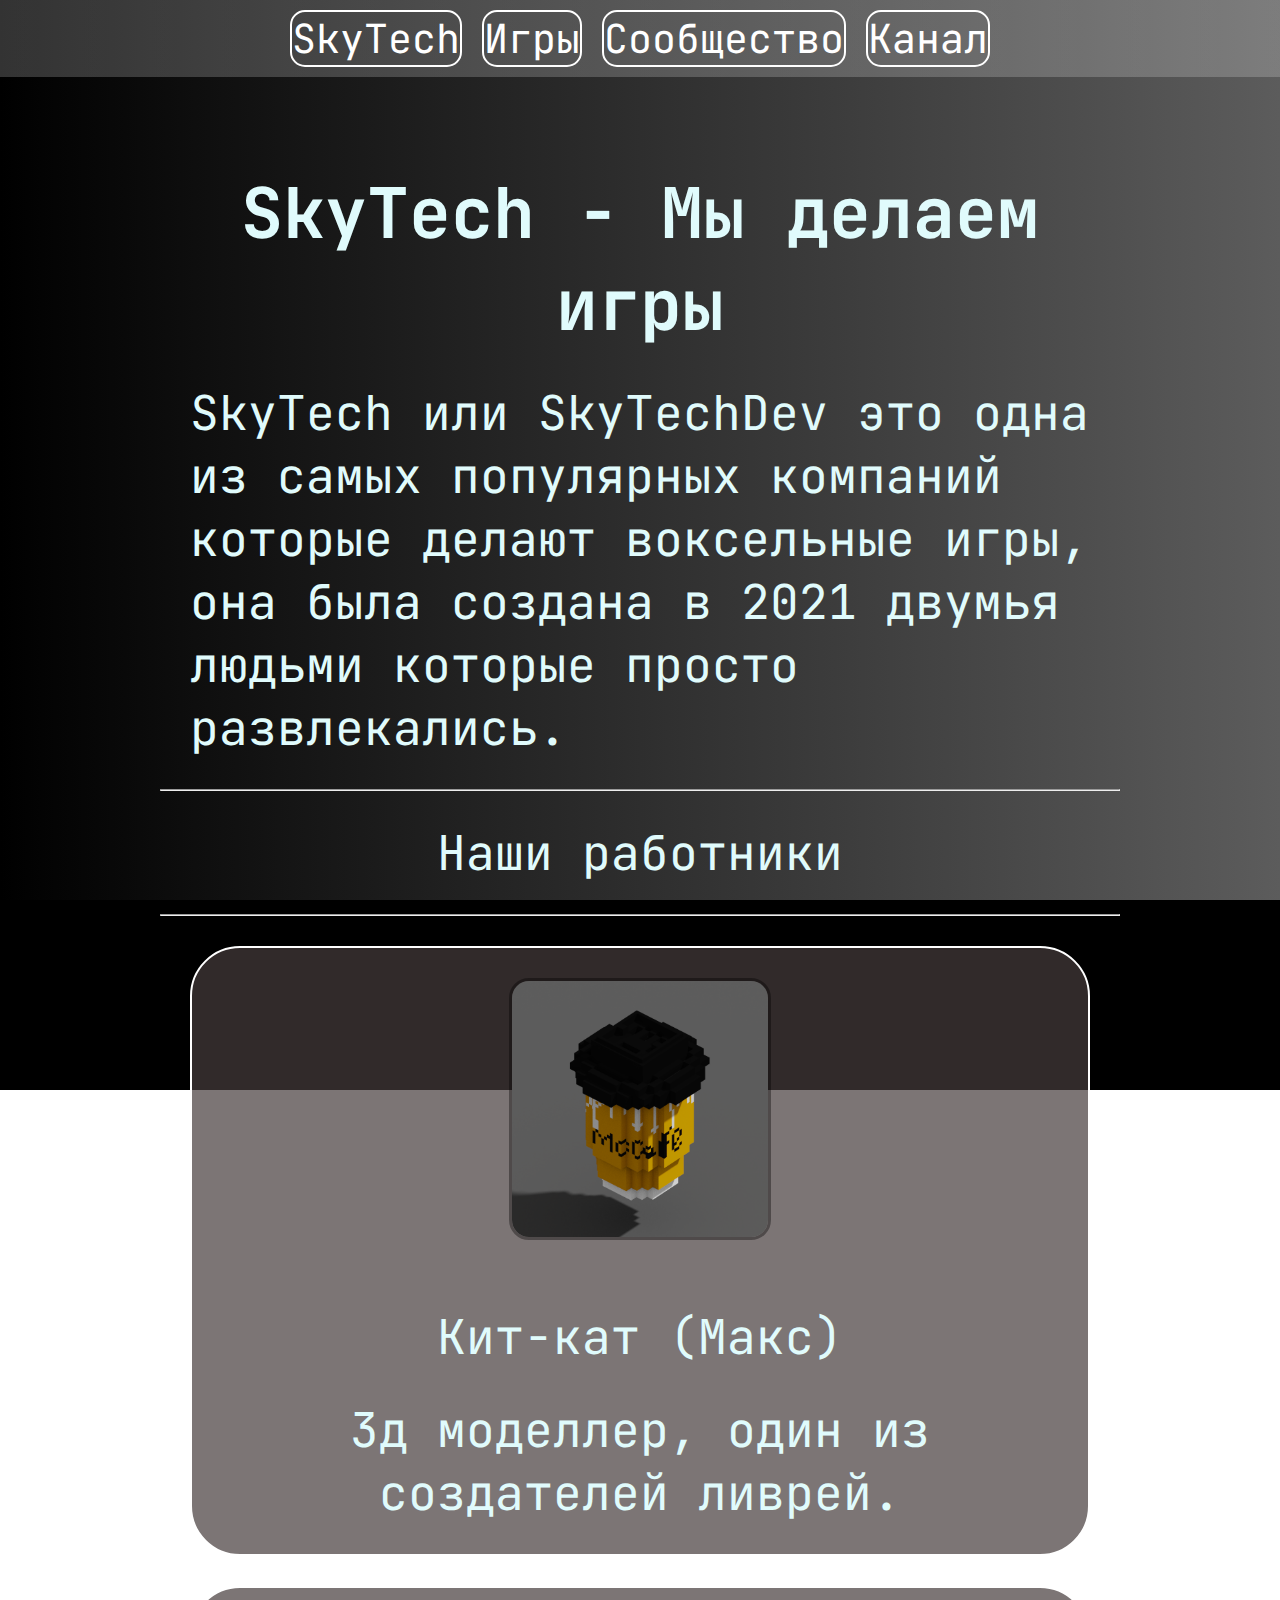
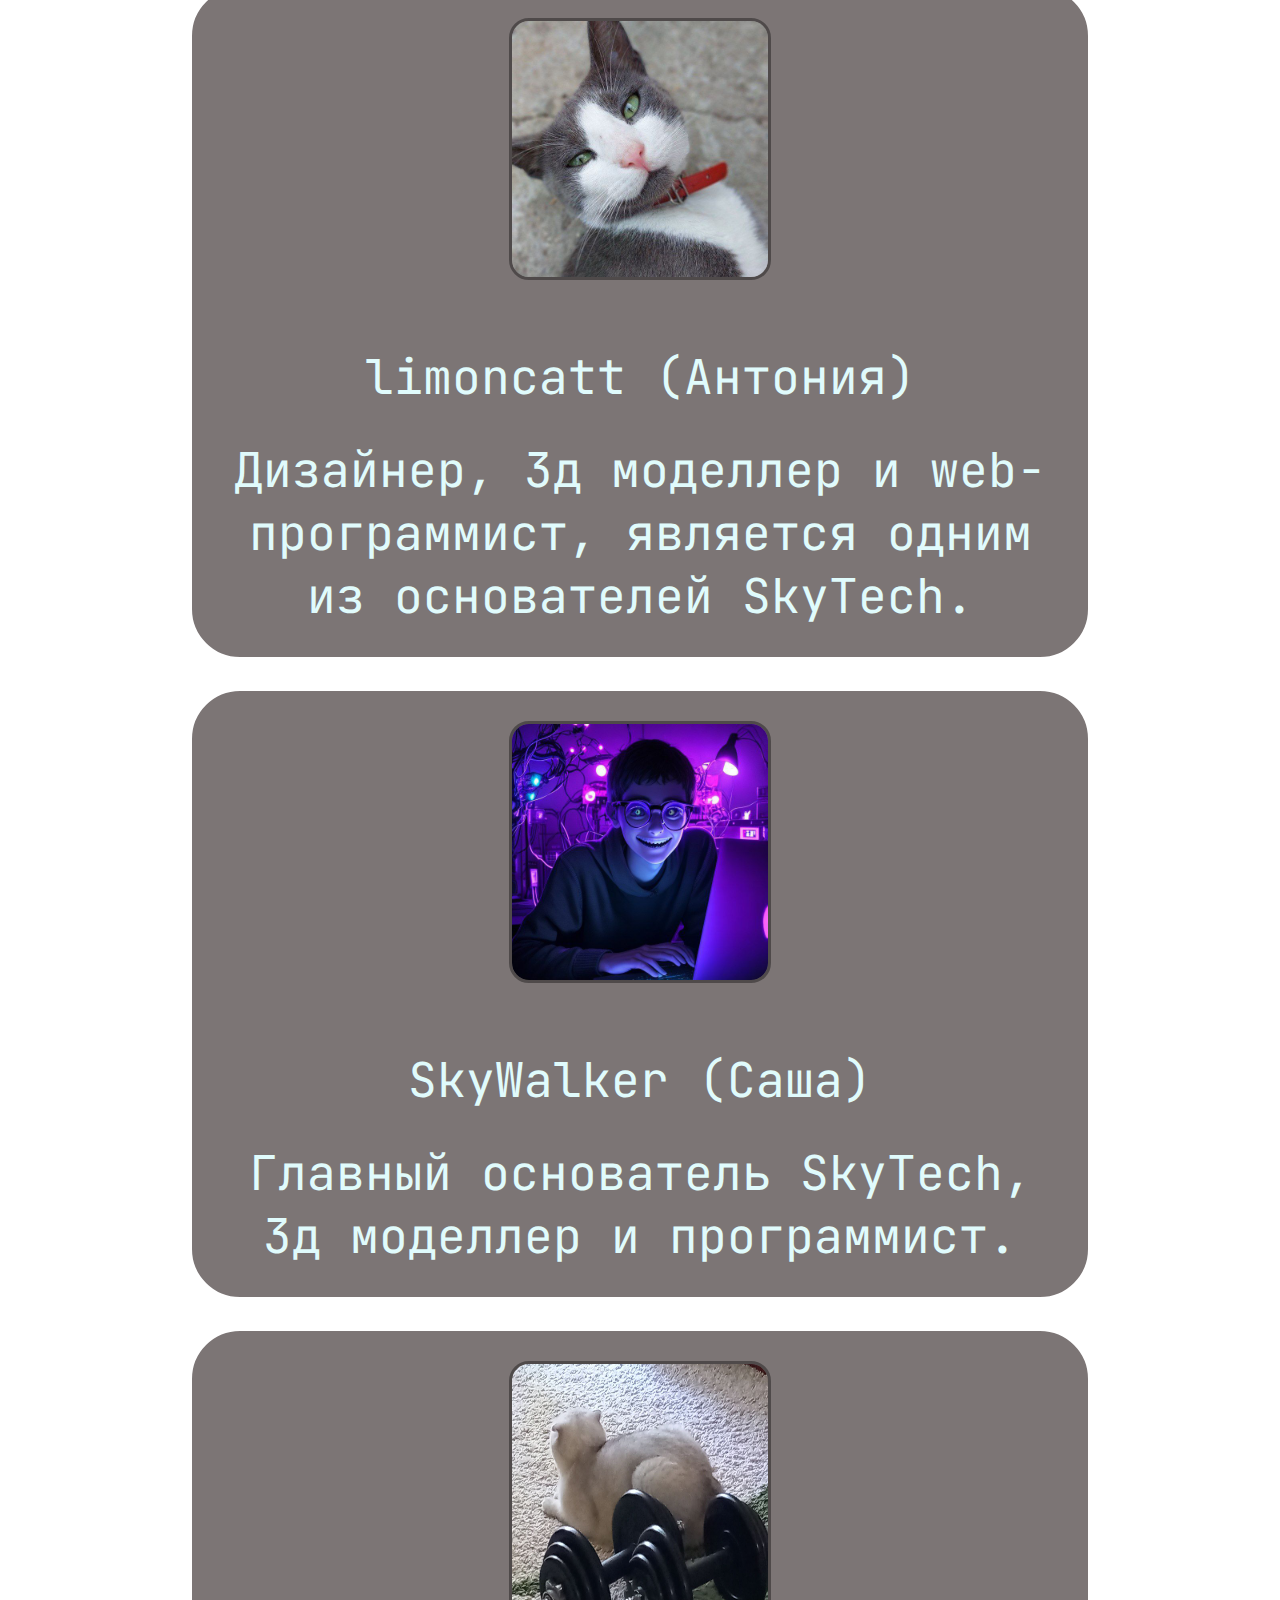
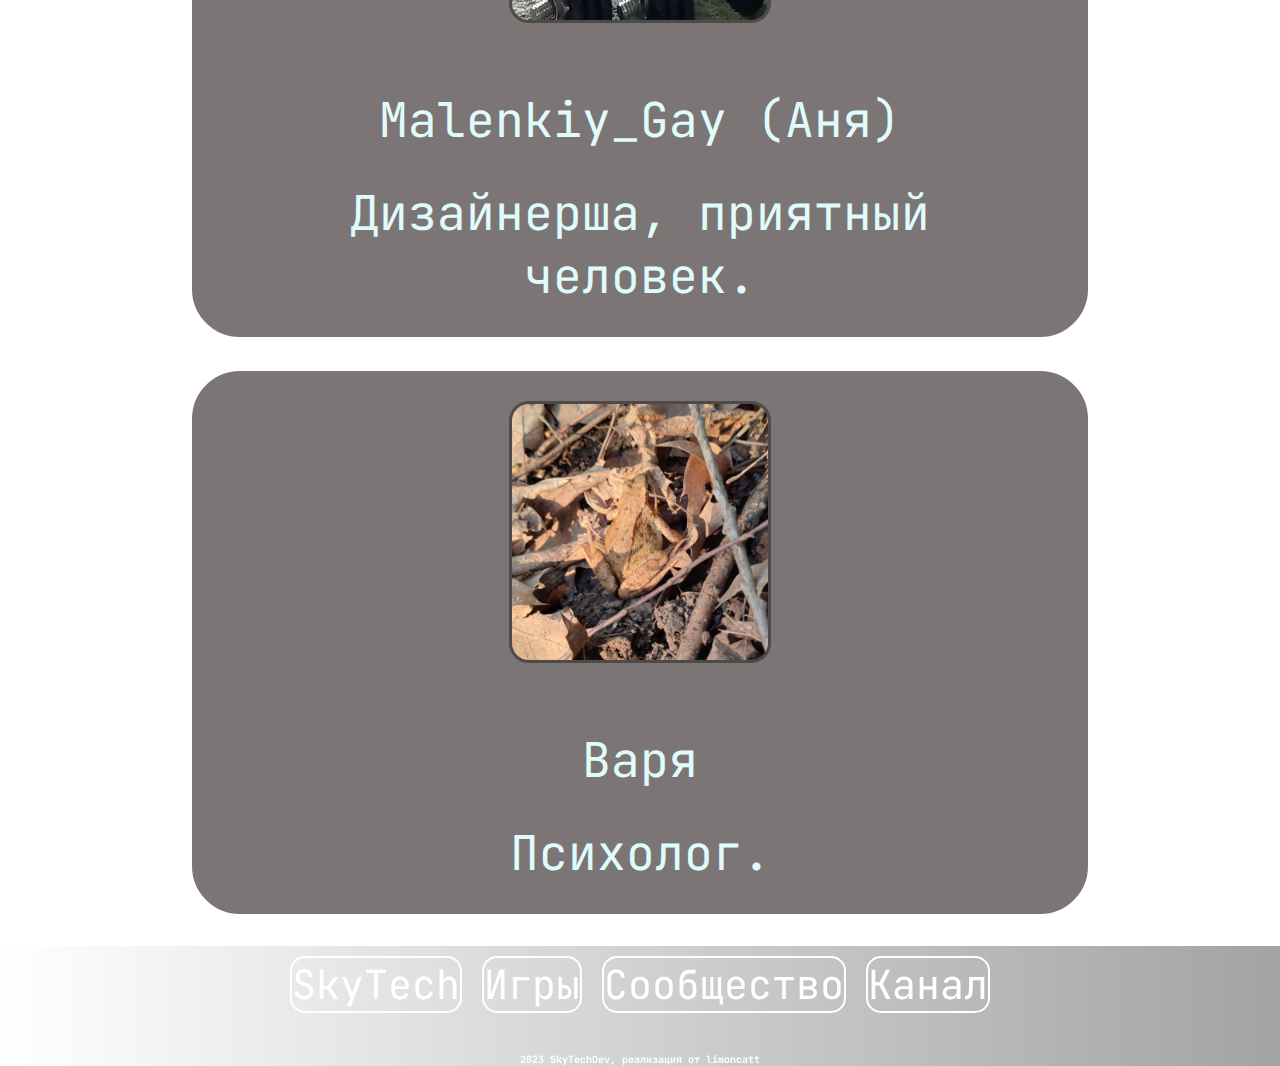
==== commit 517559de: "Update documentation.html" ====
--- a/index.html
+++ b/index.html
@@ -37,7 +37,7 @@
 				<p></p>
 				<p>SkyTech или SkyTechDev это одна из самых популярных компаний которые делают воксельные игры, она была создана в 2021 двумья людьми которые просто развлекались.</p>
 				<center>
-					<a href="misc/documentation.html">Узнать больше</a>
+					
 					<p></p>
 					<hr></hr>
 					<p></p>
